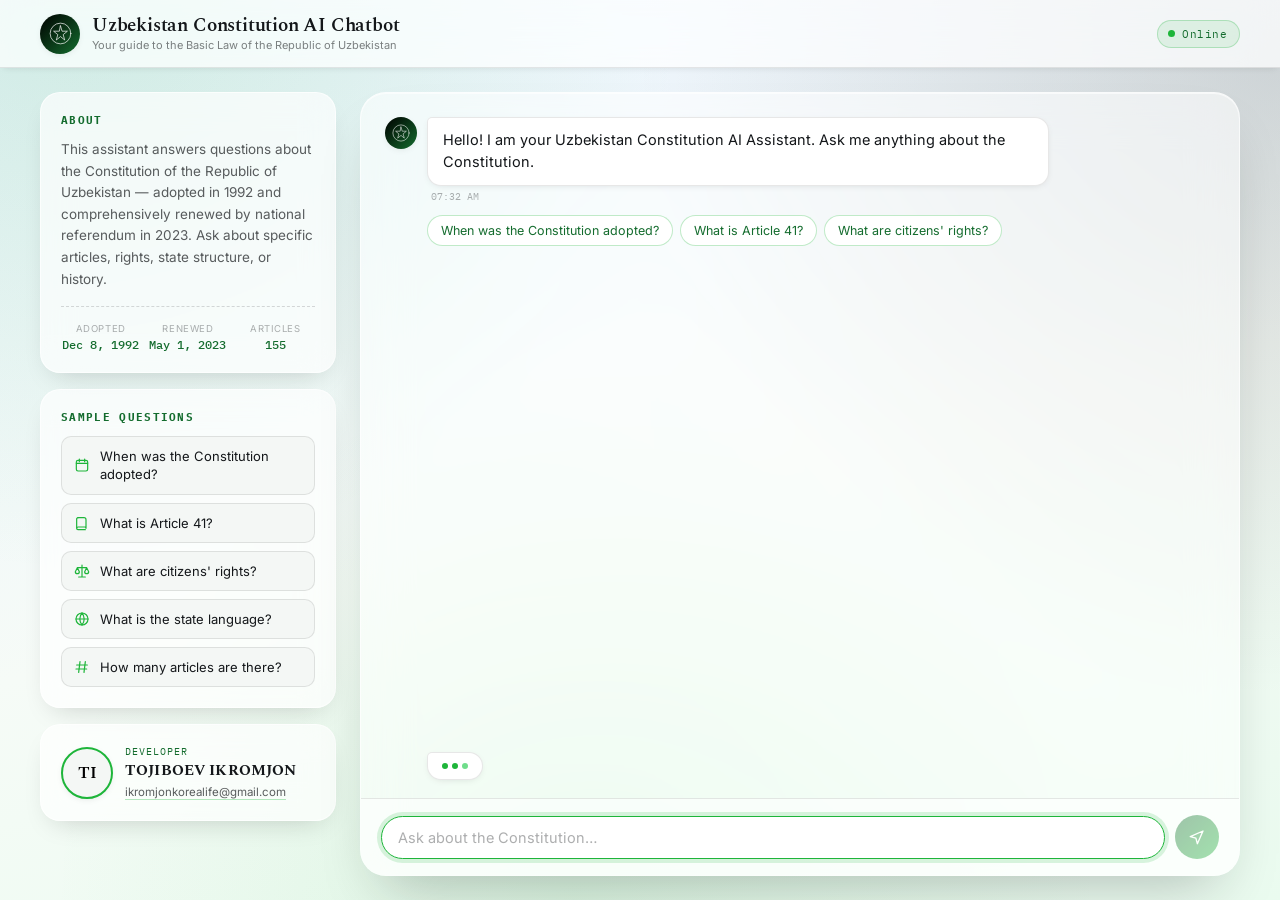
==== preview.html @ 691a0480 "update" ====
<!DOCTYPE html>
<html lang="en">
<head>
<meta charset="UTF-8">
<meta name="viewport" content="width=device-width, initial-scale=1.0">
<meta name="description" content="AI assistant that answers questions about the Constitution of the Republic of Uzbekistan.">
<title>Uzbekistan Constitution AI Chatbot</title>
<link rel="preconnect" href="https://fonts.googleapis.com">
<link rel="preconnect" href="https://fonts.gstatic.com" crossorigin>
<link href="https://fonts.googleapis.com/css2?family=Spectral:wght@500;600;700&family=Inter:wght@400;500;600;700&family=IBM+Plex+Mono:wght@400;500&display=swap" rel="stylesheet">
<style>
/* ==========================================================================
   Uzbekistan Constitution AI Chatbot
   Design system: white / near-black / green (single accent)
   ========================================================================== */

/* ---------- 1. Design tokens ---------- */
:root{
  /* Surfaces */
  --white:        #FFFFFF;
  --mist:         #F4F7F5;
  --mist-2:       #ECF6EF;

  /* Ink (near-black) */
  --ink:          #14171A;
  --ink-70:       rgba(20,23,26,0.70);
  --ink-55:       rgba(20,23,26,0.55);
  --ink-35:       rgba(20,23,26,0.35);
  --ink-16:       rgba(20,23,26,0.16);
  --ink-10:       rgba(20,23,26,0.10);
  --near-black:   #000000;

  /* Brand green — the single accent color against black/white */
  --green-deep:   #146C2E;
  --green:        #1EB53A;
  --green-light:  #6FDD8B;
  --green-10:     rgba(30,181,58,0.10);

  --gradient-brand: linear-gradient(135deg, var(--green-deep) 0%, var(--green) 100%);
  --gradient-brand-deep: linear-gradient(135deg, var(--near-black) 0%, var(--green-deep) 100%);

  --shadow-color: 150 20% 8%;
  --shadow-sm: 0 2px 8px -4px hsl(var(--shadow-color) / 0.18);
  --shadow-md: 0 12px 28px -14px hsl(var(--shadow-color) / 0.22);
  --shadow-lg: 0 30px 60px -24px hsl(var(--shadow-color) / 0.28);

  /* Spacing scale */
  --sp-1: 4px;  --sp-2: 8px;  --sp-3: 12px; --sp-4: 16px;
  --sp-5: 20px; --sp-6: 24px; --sp-7: 32px; --sp-8: 40px;

  /* Radius scale */
  --r-sm: 10px; --r-md: 14px; --r-lg: 20px; --r-xl: 26px; --r-full: 999px;

  /* Type scale */
  --fs-xs: 11px; --fs-sm: 12.5px; --fs-base: 14.5px; --fs-md: 15.5px;
  --fs-lg: 19px; --fs-xl: 22px;

  --header-h: 68px;
  --ease: cubic-bezier(.22,.9,.35,1);
}

/* ---------- 2. Reset ---------- */
*, *::before, *::after{ box-sizing:border-box; }
html, body{ height:100%; }
body{
  margin:0;
  font-family:'Inter', sans-serif;
  font-size:var(--fs-base);
  color:var(--ink);
  -webkit-font-smoothing:antialiased;
  background:
    radial-gradient(circle at 6% -4%, rgba(30,181,58,0.14), transparent 40%),
    radial-gradient(circle at 100% 6%, rgba(20,23,26,0.16), transparent 42%),
    radial-gradient(circle at 45% 100%, rgba(30,181,58,0.09), transparent 46%),
    linear-gradient(165deg, #EAF3FF 0%, #F6FBF7 55%, #EAFBEF 100%);
  background-attachment:fixed;
  min-height:100vh;
  animation:appIn 0.5s var(--ease) both;
}
button{ font:inherit; color:inherit; }
input{ font:inherit; }
a{ color:inherit; }
ul, dl, dd{ margin:0; padding:0; }

/* Base icon behavior: line icons stroke currentColor; .icon-fill elements are solid */
.icon{
  width:20px; height:20px;
  flex-shrink:0;
}
.icon *{
  fill:none;
  stroke:currentColor;
  stroke-width:1.8;
  stroke-linecap:round;
  stroke-linejoin:round;
  vector-effect:non-scaling-stroke;
}
.icon .icon-fill{ fill:currentColor; stroke:none; }
.icon--sm{ width:16px; height:16px; }

.icon-btn{
  width:38px; height:38px;
  display:flex; align-items:center; justify-content:center;
  background:none;
  border:1px solid var(--ink-10);
  border-radius:var(--r-sm);
  color:var(--near-black);
  cursor:pointer;
  transition:background 0.15s var(--ease), transform 0.15s var(--ease);
}
.icon-btn:hover{ background:var(--mist); }
.icon-btn:active{ transform:scale(0.94); }

@keyframes appIn{ from{ opacity:0; } to{ opacity:1; } }

/* ---------- 3. Header ---------- */
.app-header{
  position:fixed; inset:0 0 auto 0;
  height:var(--header-h);
  z-index:100;
  background:rgba(255,255,255,0.74);
  backdrop-filter:blur(18px) saturate(1.4);
  -webkit-backdrop-filter:blur(18px) saturate(1.4);
  border-bottom:1px solid var(--ink-10);
  box-shadow:var(--shadow-sm);
}
.header-inner{
  max-width:1240px; height:100%;
  margin:0 auto; padding:0 20px;
  display:flex; align-items:center; gap:14px;
}
.sidebar-toggle{ display:none; }

.header-brand{ display:flex; align-items:center; gap:12px; min-width:0; flex:1; }

.seal{
  border-radius:50%;
  background:var(--gradient-brand-deep);
  display:flex; align-items:center; justify-content:center;
  box-shadow:var(--shadow-sm);
  transition:transform 0.4s var(--ease);
}
.seal--header{ width:40px; height:40px; }
.seal--header .icon{ width:23px; height:23px; color:var(--white); }
.header-brand:hover .seal--header{ transform:rotate(18deg); }

.header-titles{ min-width:0; }
.header-titles h1{
  font-family:'Spectral', serif;
  font-weight:600;
  font-size:var(--fs-lg);
  margin:0;
  letter-spacing:-0.01em;
  line-height:1.2;
  white-space:nowrap; overflow:hidden; text-overflow:ellipsis;
}
.header-titles p{
  margin:1px 0 0;
  font-size:var(--fs-xs);
  color:var(--ink-55);
  white-space:nowrap; overflow:hidden; text-overflow:ellipsis;
}

.status-pill{
  display:flex; align-items:center; gap:7px;
  flex-shrink:0;
  font-family:'IBM Plex Mono', monospace;
  font-size:var(--fs-xs);
  letter-spacing:0.04em;
  color:var(--green-deep);
  background:rgba(30,181,58,0.10);
  border:1px solid rgba(30,181,58,0.25);
  padding:6px 12px 6px 10px;
  border-radius:var(--r-full);
}
.status-dot{
  width:7px; height:7px; border-radius:50%;
  background:var(--green);
  box-shadow:0 0 0 0 rgba(30,181,58,0.55);
  animation:pulse 2.2s infinite;
}
@keyframes pulse{
  0%{ box-shadow:0 0 0 0 rgba(30,181,58,0.45); }
  70%{ box-shadow:0 0 0 7px rgba(30,181,58,0); }
  100%{ box-shadow:0 0 0 0 rgba(30,181,58,0); }
}

/* ---------- 4. Body layout ---------- */
.app-body{
  display:flex;
  max-width:1240px;
  margin:0 auto;
  padding:calc(var(--header-h) + var(--sp-6)) 20px var(--sp-6);
  gap:var(--sp-6);
  min-height:100vh;
}
.sidebar-overlay{
  display:none;
  position:fixed; inset:0;
  background:rgba(20,23,26,0.38);
  backdrop-filter:blur(2px);
  z-index:150;
}
.sidebar-overlay.visible{ display:block; animation:fadeIn 0.2s var(--ease); }
@keyframes fadeIn{ from{ opacity:0; } to{ opacity:1; } }

/* ---------- 5. Sidebar ---------- */
.sidebar{
  width:296px; flex-shrink:0;
  display:flex; flex-direction:column; gap:var(--sp-4);
  height:fit-content;
  position:sticky; top:calc(var(--header-h) + var(--sp-6));
}
.sidebar-close{ display:none; align-self:flex-end; }

.panel{
  background:rgba(255,255,255,0.68);
  backdrop-filter:blur(16px);
  -webkit-backdrop-filter:blur(16px);
  border:1px solid rgba(255,255,255,0.7);
  border-radius:var(--r-lg);
  padding:var(--sp-5);
  box-shadow:var(--shadow-md);
}
.panel-title{
  font-family:'IBM Plex Mono', monospace;
  font-size:var(--fs-xs);
  letter-spacing:0.12em;
  text-transform:uppercase;
  color:var(--green-deep);
  margin:0 0 var(--sp-3);
}
.panel-text{
  margin:0;
  font-size:13.5px;
  line-height:1.6;
  color:var(--ink-70);
}

.about-stats{
  display:grid;
  grid-template-columns:repeat(3, 1fr);
  gap:var(--sp-2);
  margin-top:var(--sp-4);
  padding-top:var(--sp-4);
  border-top:1px dashed var(--ink-16);
}
.about-stats > div{ text-align:center; }
.about-stats dt{
  font-size:9.5px;
  letter-spacing:0.06em;
  text-transform:uppercase;
  color:var(--ink-35);
  margin-bottom:3px;
}
.about-stats dd{
  font-family:'IBM Plex Mono', monospace;
  font-size:12px;
  font-weight:500;
  color:var(--green-deep);
}

.sample-questions{ display:flex; flex-direction:column; gap:var(--sp-2); }
.sample-q{
  display:flex; align-items:center; gap:10px;
  text-align:left;
  background:var(--mist);
  border:1px solid var(--ink-10);
  color:var(--ink);
  font-size:13px;
  line-height:1.4;
  padding:10px 12px;
  border-radius:var(--r-sm);
  cursor:pointer;
  transition:transform 0.15s var(--ease), background 0.15s var(--ease), border-color 0.15s var(--ease), box-shadow 0.15s var(--ease);
}
.sample-q .icon{ color:var(--green); flex-shrink:0; }
.sample-q:hover{
  background:linear-gradient(135deg, rgba(30,181,58,0.10), rgba(20,23,26,0.05));
  border-color:rgba(30,181,58,0.30);
  box-shadow:var(--shadow-sm);
  transform:translateX(2px);
}
.sample-q:active{ transform:translateX(2px) scale(0.98); }

/* Developer credit */
.developer-block{ display:flex; align-items:center; gap:12px; }
.developer-photo{
  width:52px; height:52px; border-radius:50%; flex-shrink:0;
  object-fit:cover;
  border:2px solid var(--green);
  box-shadow:var(--shadow-sm);
}
.developer-photo--fallback{
  display:flex; align-items:center; justify-content:center;
  background:var(--mist);
  font-family:'Spectral', serif; font-weight:600; font-size:17px;
  color:var(--near-black);
}
.developer-info{ display:flex; flex-direction:column; min-width:0; }
.dev-label{
  font-family:'IBM Plex Mono', monospace;
  font-size:10px; letter-spacing:0.1em; text-transform:uppercase;
  color:var(--green-deep); margin-bottom:2px;
}
.dev-name{
  font-family:'Spectral', serif; font-weight:700; font-size:14.5px;
  text-transform:uppercase; letter-spacing:0.01em; margin-bottom:3px;
}
.dev-contact{
  font-size:11.5px; color:var(--ink-70);
  text-decoration:none;
  border-bottom:1px solid rgba(30,181,58,0.32);
  width:fit-content;
  transition:color 0.15s, border-color 0.15s;
}
.dev-contact:hover{ color:var(--green-deep); border-color:var(--green-deep); }

/* ---------- 6. Chat container ---------- */
.chat-wrap{ flex:1; min-width:0; display:flex; }

.chat-container{
  position:relative;
  flex:1;
  display:flex; flex-direction:column;
  background:rgba(255,255,255,0.58);
  backdrop-filter:blur(24px) saturate(1.3);
  -webkit-backdrop-filter:blur(24px) saturate(1.3);
  border:1px solid rgba(255,255,255,0.65);
  border-radius:var(--r-xl);
  box-shadow:var(--shadow-lg), inset 0 1px 0 rgba(255,255,255,0.6);
  overflow:hidden;
  min-height:560px;
  max-height:calc(100vh - var(--header-h) - 48px);
  animation:riseIn 0.5s var(--ease) both 0.1s;
}
@keyframes riseIn{
  from{ opacity:0; transform:translateY(14px); }
  to{ opacity:1; transform:translateY(0); }
}

.chat-messages{
  flex:1;
  overflow-y:auto;
  padding:var(--sp-6);
  display:flex; flex-direction:column; gap:2px;
  scroll-behavior:smooth;
}
.chat-messages::-webkit-scrollbar{ width:8px; }
.chat-messages::-webkit-scrollbar-thumb{ background:var(--ink-16); border-radius:8px; }
.chat-messages::-webkit-scrollbar-thumb:hover{ background:var(--ink-35); }

/* Message groups: consecutive same-sender messages collapse spacing */
.msg-group{ display:flex; flex-direction:column; gap:6px; margin-top:var(--sp-5); }
.msg-group:first-child{ margin-top:0; }
.msg-group.user{ align-items:flex-end; }
.msg-group.bot{ align-items:flex-start; }

.msg-row{
  display:flex; gap:10px;
  max-width:80%;
  animation:msgIn 0.35s var(--ease) both;
}
.msg-group.user .msg-row{ flex-direction:row-reverse; }

@keyframes msgIn{
  from{ opacity:0; transform:translateY(8px) scale(0.98); }
  to{ opacity:1; transform:translateY(0) scale(1); }
}

.avatar{
  width:32px; height:32px; border-radius:50%; flex-shrink:0;
  display:flex; align-items:center; justify-content:center;
  box-shadow:var(--shadow-sm);
  visibility:hidden;
}
.avatar--bot{ background:var(--gradient-brand-deep); }
.avatar--bot .icon{ width:18px; height:18px; color:var(--white); }
.msg-row.avatar-visible .avatar{ visibility:visible; }

.msg-content{ display:flex; flex-direction:column; gap:4px; min-width:0; }
.msg-group.user .msg-content{ align-items:flex-end; }

.bubble{
  padding:11px 15px;
  border-radius:var(--r-md);
  font-size:var(--fs-base);
  line-height:1.55;
  word-wrap:break-word;
  box-shadow:var(--shadow-sm);
}
.msg-group.bot .bubble{
  background:var(--white);
  border:1px solid var(--ink-10);
  color:var(--ink);
  border-top-left-radius:5px;
}
.msg-group.user .bubble{
  background:var(--gradient-brand);
  color:var(--white);
  border-top-right-radius:5px;
}

.msg-time{
  font-family:'IBM Plex Mono', monospace;
  font-size:10px;
  color:var(--ink-35);
  padding:0 4px;
}

/* Quick-reply chips shown after a bot answer */
.chip-row{
  display:flex; flex-wrap:wrap; gap:7px;
  margin:10px 0 4px 42px;
  max-width:80%;
  animation:msgIn 0.35s var(--ease) both;
}
.chip{
  background:var(--white);
  border:1px solid rgba(30,181,58,0.28);
  color:var(--green-deep);
  font-size:12.5px;
  padding:7px 13px;
  border-radius:var(--r-full);
  cursor:pointer;
  transition:background 0.15s var(--ease), transform 0.15s var(--ease);
}
.chip:hover{ background:rgba(30,181,58,0.10); transform:translateY(-1px); }
.chip:active{ transform:translateY(0) scale(0.97); }

/* Typing indicator */
.typing-indicator{
  display:flex; align-items:center; gap:10px;
  padding:0 var(--sp-6) var(--sp-4);
}
.typing-dots{
  display:flex; gap:4px;
  background:var(--white);
  border:1px solid var(--ink-10);
  padding:10px 14px;
  border-radius:var(--r-md);
  border-top-left-radius:5px;
  box-shadow:var(--shadow-sm);
}
.typing-dots span{
  width:6px; height:6px; border-radius:50%;
  background:var(--green);
  animation:bounce 1.2s infinite ease-in-out;
}
.typing-dots span:nth-child(2){ animation-delay:0.15s; background:var(--green); }
.typing-dots span:nth-child(3){ animation-delay:0.3s; background:var(--green-light); }
@keyframes bounce{
  0%, 60%, 100%{ transform:translateY(0); opacity:0.5; }
  30%{ transform:translateY(-5px); opacity:1; }
}

/* Scroll-to-bottom floating button */
.scroll-fab{
  position:absolute;
  right:22px; bottom:88px;
  width:38px; height:38px;
  border-radius:50%;
  background:var(--white);
  border:1px solid var(--ink-10);
  color:var(--near-black);
  display:flex; align-items:center; justify-content:center;
  box-shadow:var(--shadow-md);
  cursor:pointer;
  transition:transform 0.15s var(--ease), opacity 0.15s var(--ease);
  z-index:5;
}
.scroll-fab:hover{ transform:translateY(-2px); }
.scroll-fab[hidden]{ display:none; }

/* ---------- 7. Input row ---------- */
.chat-input-row{
  display:flex; align-items:center; gap:10px;
  padding:var(--sp-4) var(--sp-5);
  border-top:1px solid var(--ink-10);
  background:rgba(255,255,255,0.55);
}
#userInput{
  flex:1;
  border:1px solid var(--ink-10);
  background:var(--white);
  color:var(--ink);
  font-size:var(--fs-base);
  padding:12px 16px;
  border-radius:var(--r-full);
  outline:none;
  transition:border-color 0.15s var(--ease), box-shadow 0.15s var(--ease);
}
#userInput:focus{
  border-color:var(--green);
  box-shadow:0 0 0 4px rgba(30,181,58,0.16);
}
#userInput::placeholder{ color:var(--ink-35); }

.send-btn{
  width:44px; height:44px; flex-shrink:0;
  border:none; border-radius:50%;
  background:var(--gradient-brand);
  color:var(--white);
  cursor:pointer;
  display:flex; align-items:center; justify-content:center;
  box-shadow:var(--shadow-md);
  transition:transform 0.15s var(--ease), opacity 0.15s var(--ease), box-shadow 0.15s var(--ease);
}
.send-btn .icon{ width:18px; height:18px; }
.send-btn:hover:not(:disabled){ transform:translateY(-1px) scale(1.04); }
.send-btn:active:not(:disabled){ transform:translateY(0) scale(0.96); }
.send-btn:disabled{ opacity:0.4; cursor:default; box-shadow:none; }

/* ==========================================================================
   8. Responsive
   ========================================================================== */
@media (max-width: 880px){
  .app-body{ padding-top:calc(var(--header-h) + var(--sp-4)); gap:0; }
  .sidebar-toggle{ display:flex; }
  .status-pill span:last-child{ display:none; }
  .status-pill{ padding:6px; }

  .sidebar{
    position:fixed; inset:0 auto 0 0;
    width:86%; max-width:320px; height:100vh;
    padding:var(--sp-5) var(--sp-4) var(--sp-4);
    background:rgba(246,251,247,0.94);
    backdrop-filter:blur(22px);
    -webkit-backdrop-filter:blur(22px);
    z-index:200;
    transform:translateX(-105%);
    transition:transform 0.32s var(--ease);
    overflow-y:auto;
    border-right:1px solid var(--ink-10);
  }
  .sidebar.open{ transform:translateX(0); }
  .sidebar-close{ display:flex; }

  .chat-container{ min-height:calc(100vh - var(--header-h) - 32px); }
}

@media (max-width: 520px){
  .header-titles p{ display:none; }
  .msg-row, .chip-row{ max-width:94%; }
  .chat-messages{ padding:var(--sp-4); }
  .chat-input-row{ padding:var(--sp-3) var(--sp-4); }
  .scroll-fab{ right:14px; bottom:78px; }
}

@media (prefers-reduced-motion: reduce){
  .msg-row, .chip-row, .chat-container, body{ animation:none; }
  .typing-dots span, .status-dot{ animation:none; }
  .sample-q, .send-btn, .seal--header{ transition:none; }
}

</style>
</head>
<body>

<!-- Reusable seal icon, referenced everywhere via <use> -->
<svg width="0" height="0" style="position:absolute" aria-hidden="true">
  <symbol id="icon-seal" viewBox="0 0 60 60">
    <circle cx="30" cy="30" r="27"/>
    <path class="icon-fill" d="M30 10 L34 24 L48 24 L37 33 L41 47 L30 38 L19 47 L23 33 L12 24 L26 24 Z"/>
  </symbol>
  <symbol id="icon-calendar" viewBox="0 0 24 24"><rect x="3.5" y="5" width="17" height="16" rx="2.5"/><path d="M3.5 9.5h17M8 3v4M16 3v4"/></symbol>
  <symbol id="icon-scroll" viewBox="0 0 24 24"><path d="M6 4h9a3 3 0 0 1 3 3v13a2 2 0 0 0-2-2H6a2 2 0 0 0 0 4h11"/><path d="M6 4a2 2 0 0 0-2 2v13"/></symbol>
  <symbol id="icon-scale" viewBox="0 0 24 24"><path d="M12 3v18M7 21h10M5 7h14M5 7 2 13a3 3 0 0 0 6 0L5 7ZM19 7l-3 6a3 3 0 0 0 6 0l-3-6Z"/></symbol>
  <symbol id="icon-globe" viewBox="0 0 24 24"><circle cx="12" cy="12" r="9"/><path d="M3 12h18M12 3a14 14 0 0 1 0 18M12 3a14 14 0 0 0 0 18"/></symbol>
  <symbol id="icon-hash" viewBox="0 0 24 24"><path d="M9 4 7 20M17 4l-2 16M4 9h16M3 15h16"/></symbol>
  <symbol id="icon-send" viewBox="0 0 24 24"><path class="icon-fill" d="M3 11.5 20 4l-7.5 17-2-7.5L3 11.5Z"/></symbol>
  <symbol id="icon-menu" viewBox="0 0 24 24"><path d="M4 7h16M4 12h16M4 17h16"/></symbol>
  <symbol id="icon-close" viewBox="0 0 24 24"><path d="M6 6l12 12M18 6 6 18"/></symbol>
  <symbol id="icon-arrow-down" viewBox="0 0 24 24"><path d="M12 4v16M6 14l6 6 6-6"/></symbol>
</svg>

<!-- ===== Fixed header ===== -->
<header class="app-header">
  <div class="header-inner">
    <button class="icon-btn sidebar-toggle" id="sidebarToggle" aria-label="Toggle menu" aria-expanded="false" aria-controls="sidebar">
      <svg class="icon"><use href="#icon-menu"/></svg>
    </button>

    <div class="header-brand">
      <span class="seal seal--header" aria-hidden="true"><svg class="icon"><use href="#icon-seal"/></svg></span>
      <div class="header-titles">
        <h1>Uzbekistan Constitution AI Chatbot</h1>
        <p>Your guide to the Basic Law of the Republic of Uzbekistan</p>
      </div>
    </div>

    <span class="status-pill" title="Assistant is ready to answer">
      <span class="status-dot"></span> Online
    </span>
  </div>
</header>

<div class="app-body">

  <div class="sidebar-overlay" id="sidebarOverlay"></div>

  <!-- ===== Sidebar ===== -->
  <aside class="sidebar" id="sidebar" aria-label="About and sample questions">
    <button class="icon-btn sidebar-close" id="sidebarClose" aria-label="Close menu">
      <svg class="icon"><use href="#icon-close"/></svg>
    </button>

    <section class="panel panel--about">
      <h2 class="panel-title">About</h2>
      <p class="panel-text">
        This assistant answers questions about the Constitution of the Republic of Uzbekistan —
        adopted in 1992 and comprehensively renewed by national referendum in 2023.
        Ask about specific articles, rights, state structure, or history.
      </p>
      <dl class="about-stats">
        <div><dt>Adopted</dt><dd>Dec 8, 1992</dd></div>
        <div><dt>Renewed</dt><dd>May 1, 2023</dd></div>
        <div><dt>Articles</dt><dd>155</dd></div>
      </dl>
    </section>

    <section class="panel panel--questions">
      <h2 class="panel-title">Sample Questions</h2>
      <div class="sample-questions" id="sampleQuestions">
        <button class="sample-q" data-q="When was the Constitution adopted?">
          <svg class="icon icon--sm"><use href="#icon-calendar"/></svg>
          <span>When was the Constitution adopted?</span>
        </button>
        <button class="sample-q" data-q="What is Article 41?">
          <svg class="icon icon--sm"><use href="#icon-scroll"/></svg>
          <span>What is Article 41?</span>
        </button>
        <button class="sample-q" data-q="What are citizens' rights?">
          <svg class="icon icon--sm"><use href="#icon-scale"/></svg>
          <span>What are citizens' rights?</span>
        </button>
        <button class="sample-q" data-q="What is the state language?">
          <svg class="icon icon--sm"><use href="#icon-globe"/></svg>
          <span>What is the state language?</span>
        </button>
        <button class="sample-q" data-q="How many articles are there?">
          <svg class="icon icon--sm"><use href="#icon-hash"/></svg>
          <span>How many articles are there?</span>
        </button>
      </div>
    </section>

    <section class="panel panel--developer">
      <div class="developer-block">
        <img src="developer.jpg" alt="Tojiboev Ikromjon" class="developer-photo"
             onerror="this.replaceWith(Object.assign(document.createElement('div'),{className:'developer-photo developer-photo--fallback',textContent:'TI'}))">
        <div class="developer-info">
          <span class="dev-label">Developer</span>
          <span class="dev-name">Tojiboev Ikromjon</span>
          <a class="dev-contact" href="mailto:ikromjonkorealife@gmail.com">ikromjonkorealife@gmail.com</a>
        </div>
      </div>
    </section>
  </aside>

  <!-- ===== Chat area ===== -->
  <main class="chat-wrap">
    <div class="chat-container">

      <div class="chat-messages" id="chatMessages" role="log" aria-live="polite" aria-label="Conversation"></div>

      <button class="scroll-fab" id="scrollFab" aria-label="Scroll to latest message" hidden>
        <svg class="icon"><use href="#icon-arrow-down"/></svg>
      </button>

      <div class="typing-indicator" id="typingIndicator" hidden>
        <span class="avatar avatar--bot"><svg class="icon"><use href="#icon-seal"/></svg></span>
        <div class="typing-dots"><span></span><span></span><span></span></div>
      </div>

      <form class="chat-input-row" id="chatForm">
        <input type="text" id="userInput" name="message" placeholder="Ask about the Constitution…" maxlength="300" autocomplete="off" aria-label="Type your question">
        <button type="submit" class="send-btn" id="sendBtn" aria-label="Send message" disabled>
          <svg class="icon"><use href="#icon-send"/></svg>
        </button>
      </form>
    </div>
  </main>
</div>

<script>
/* ==========================================================================
   Uzbekistan Constitution AI Chatbot — script.js
   Pure vanilla JS, no dependencies, no backend required to run as-is.

   Architecture:
     1. FAQ_DATA / answer resolution   — the ONLY layer to touch for a
                                          Flask + faq.json backend.
     2. UI state & rendering           — message grouping, chips, scroll.
     3. Event wiring                   — form submit, sidebar, chips.
   ========================================================================== */

/* ============================================================
   1. DATA LAYER
   ============================================================ */
const FAQ_DATA = [
  {
    id: "adoption-date",
    question: "When was the Constitution adopted?",
    keywords: ["when", "adopt", "adopted", "date", "history", "1992", "2023", "referendum"],
    answer: "The original Constitution of the Republic of Uzbekistan was adopted on December 8, 1992, by the Supreme Council. It was comprehensively updated through a nationwide referendum on April 30, 2023, and the revised text took effect on May 1, 2023."
  },
  {
    id: "article-41",
    question: "What is Article 41?",
    keywords: ["article 41", "41", "education", "school"],
    answer: "Article 41 protects the right to education. The state guarantees free general secondary and primary vocational education, while secondary specialized and higher education are made accessible to everyone in accordance with the law."
  },
  {
    id: "citizens-rights",
    question: "What are citizens' rights?",
    keywords: ["citizens", "rights", "freedoms", "human rights", "civil rights"],
    answer: "Part Two of the Constitution sets out human and civil rights and freedoms. It covers personal rights such as life, liberty and dignity, political rights such as voting, association and free speech, and economic, social and cultural rights such as education, health care, work and a healthy environment. All citizens are equal before the law."
  },
  {
    id: "state-language",
    question: "What is the state language?",
    keywords: ["state language", "official language", "language", "uzbek language"],
    answer: "Uzbek is the state language of the Republic of Uzbekistan under Article 4. The state also guarantees respect for the languages, customs and traditions of all nationalities and peoples living in the country."
  },
  {
    id: "article-count",
    question: "How many articles are there?",
    keywords: ["how many articles", "articles", "chapters", "parts", "sections", "number of articles"],
    answer: "Following the 2023 constitutional reform, the Constitution now contains 155 articles organized into 6 parts and 27 chapters — up from 128 articles in the original 1992 version."
  }
];

const FALLBACK_ANSWER =
  "I don't have a confident answer for that yet. Try one of the sample questions below, or ask about the Constitution's adoption date, a specific article, citizens' rights, the state language, or the number of articles.";

const LANDING_MESSAGE =
  "Hello! I am your Uzbekistan Constitution AI Assistant. Ask me anything about the Constitution.";

/**
 * Resolves an answer for free-text input using local keyword matching.
 * Kept separate from getBotResponse() so the matching strategy can evolve
 * independently of how the answer is fetched.
 */
function findLocalAnswer(userText) {
  const normalized = userText.toLowerCase().trim();
  if (!normalized) return FALLBACK_ANSWER;

  let bestMatch = null;
  let bestScore = 0;

  FAQ_DATA.forEach(item => {
    let score = 0;
    item.keywords.forEach(keyword => {
      if (normalized.includes(keyword.toLowerCase())) {
        score += keyword.split(' ').length; // multi-word keywords score higher
      }
    });
    if (score > bestScore) {
      bestScore = score;
      bestMatch = item;
    }
  });

  return bestMatch ? bestMatch.answer : FALLBACK_ANSWER;
}

/**
 * Single entry point for getting a bot reply. This is the ONLY function
 * you need to change to connect a Flask backend — everything else in this
 * file is UI plumbing and does not need to change.
 *
 *   async function getBotResponse(userText) {
 *     const res = await fetch('/api/ask', {
 *       method: 'POST',
 *       headers: { 'Content-Type': 'application/json' },
 *       body: JSON.stringify({ question: userText })
 *     });
 *     if (!res.ok) throw new Error('Request failed');
 *     const data = await res.json();
 *     return data.answer;
 *   }
 *
 * Matching Flask route:
 *
 *   @app.route('/api/ask', methods=['POST'])
 *   def ask():
 *       question = request.json.get('question', '')
 *       with open('faq.json') as f:
 *           faq = json.load(f)
 *       answer = match_question(question, faq)
 *       return jsonify({'answer': answer})
 */
async function getBotResponse(userText) {
  return findLocalAnswer(userText);
}

/* ============================================================
   2. DOM REFERENCES
   ============================================================ */
const chatMessages    = document.getElementById('chatMessages');
const typingIndicator = document.getElementById('typingIndicator');
const chatForm         = document.getElementById('chatForm');
const userInput         = document.getElementById('userInput');
const sendBtn            = document.getElementById('sendBtn');
const scrollFab           = document.getElementById('scrollFab');
const sampleQuestions      = document.getElementById('sampleQuestions');
const sidebar                = document.getElementById('sidebar');
const sidebarToggle           = document.getElementById('sidebarToggle');
const sidebarClose             = document.getElementById('sidebarClose');
const sidebarOverlay            = document.getElementById('sidebarOverlay');

let lastGroup = null;   // currently open <div class="msg-group">
let lastSender = null;  // 'bot' | 'user'
let isSending = false;

/* ============================================================
   3. RENDERING HELPERS
   ============================================================ */
function formatTime(date) {
  return date.toLocaleTimeString([], { hour: '2-digit', minute: '2-digit' });
}

function isNearBottom() {
  const { scrollTop, scrollHeight, clientHeight } = chatMessages;
  return scrollHeight - scrollTop - clientHeight < 80;
}

function scrollToBottom(smooth = true) {
  chatMessages.scrollTo({ top: chatMessages.scrollHeight, behavior: smooth ? 'smooth' : 'auto' });
}

function updateScrollFab() {
  scrollFab.hidden = isNearBottom();
}

/** Adds a message bubble, grouping consecutive same-sender messages. */
function addMessage(text, sender) {
  const shouldStartNewGroup = sender !== lastSender || !lastGroup;

  if (shouldStartNewGroup) {
    lastGroup = document.createElement('div');
    lastGroup.className = `msg-group ${sender}`;
    chatMessages.appendChild(lastGroup);
  }

  // Only the last message in a bot group keeps its avatar visible.
  if (sender === 'bot') {
    lastGroup.querySelectorAll('.msg-row').forEach(row => row.classList.remove('avatar-visible'));
  }

  const row = document.createElement('div');
  row.className = `msg-row${sender === 'bot' ? ' avatar-visible' : ''}`;

  if (sender === 'bot') {
    row.insertAdjacentHTML('afterbegin',
      `<span class="avatar avatar--bot"><svg class="icon"><use href="#icon-seal"/></svg></span>`);
  }

  const content = document.createElement('div');
  content.className = 'msg-content';

  const bubble = document.createElement('div');
  bubble.className = 'bubble';
  bubble.textContent = text;

  const time = document.createElement('span');
  time.className = 'msg-time';
  time.textContent = formatTime(new Date());

  content.append(bubble, time);
  row.appendChild(content);
  lastGroup.appendChild(row);

  lastSender = sender;

  const wasNearBottom = isNearBottom();
  if (wasNearBottom) scrollToBottom();
  updateScrollFab();
}

/** Shows follow-up suggestion chips (FAQ questions other than the one just asked). */
function addChips(excludeId) {
  const remaining = FAQ_DATA.filter(item => item.id !== excludeId).slice(0, 3);
  if (!remaining.length) return;

  const row = document.createElement('div');
  row.className = 'chip-row';
  remaining.forEach(item => {
    const chip = document.createElement('button');
    chip.className = 'chip';
    chip.type = 'button';
    chip.textContent = item.question;
    chip.addEventListener('click', () => sendMessage(item.question));
    row.appendChild(chip);
  });
  chatMessages.appendChild(row);

  if (isNearBottom()) scrollToBottom();
  updateScrollFab();
}

function showTyping() {
  typingIndicator.hidden = false;
  if (isNearBottom()) scrollToBottom();
}
function hideTyping() {
  typingIndicator.hidden = true;
}

/* ============================================================
   4. SEND MESSAGE FLOW
   ============================================================ */
async function sendMessage(text) {
  const message = (text ?? userInput.value).trim();
  if (!message || isSending) return;

  isSending = true;
  addMessage(message, 'user');
  userInput.value = '';
  updateSendButtonState();

  showTyping();
  const typingDelay = 450 + Math.random() * 450; // feels more natural than instant

  try {
    const matched = FAQ_DATA.find(item =>
      item.keywords.some(k => message.toLowerCase().includes(k.toLowerCase()))
    );
    const [answer] = await Promise.all([
      getBotResponse(message),
      new Promise(resolve => setTimeout(resolve, typingDelay))
    ]);
    hideTyping();
    addMessage(answer, 'bot');
    addChips(matched ? matched.id : null);
  } catch (err) {
    hideTyping();
    addMessage("Something went wrong while looking that up. Please try again.", 'bot');
  } finally {
    isSending = false;
    userInput.focus();
  }
}

function updateSendButtonState() {
  sendBtn.disabled = userInput.value.trim().length === 0 || isSending;
}

/* ============================================================
   5. EVENT WIRING
   ============================================================ */
chatForm.addEventListener('submit', (e) => {
  e.preventDefault();
  sendMessage();
});

userInput.addEventListener('input', updateSendButtonState);

sampleQuestions.addEventListener('click', (e) => {
  const btn = e.target.closest('.sample-q');
  if (!btn) return;
  sendMessage(btn.dataset.q);
  closeSidebarOnMobile();
});

chatMessages.addEventListener('scroll', updateScrollFab);
scrollFab.addEventListener('click', () => scrollToBottom());

/* Mobile sidebar */
function openSidebar() {
  sidebar.classList.add('open');
  sidebarOverlay.classList.add('visible');
  sidebarToggle.setAttribute('aria-expanded', 'true');
}
function closeSidebar() {
  sidebar.classList.remove('open');
  sidebarOverlay.classList.remove('visible');
  sidebarToggle.setAttribute('aria-expanded', 'false');
}
function closeSidebarOnMobile() {
  if (window.innerWidth <= 880) closeSidebar();
}
sidebarToggle.addEventListener('click', () => {
  sidebar.classList.contains('open') ? closeSidebar() : openSidebar();
});
sidebarClose.addEventListener('click', closeSidebar);
sidebarOverlay.addEventListener('click', closeSidebar);
window.addEventListener('keydown', (e) => {
  if (e.key === 'Escape' && sidebar.classList.contains('open')) closeSidebar();
});

/* ============================================================
   6. INITIAL STATE
   ============================================================ */
window.addEventListener('DOMContentLoaded', () => {
  addMessage(LANDING_MESSAGE, 'bot');
  addChips(null);
  updateSendButtonState();
  userInput.focus();
});

</script>
</body>
</html>
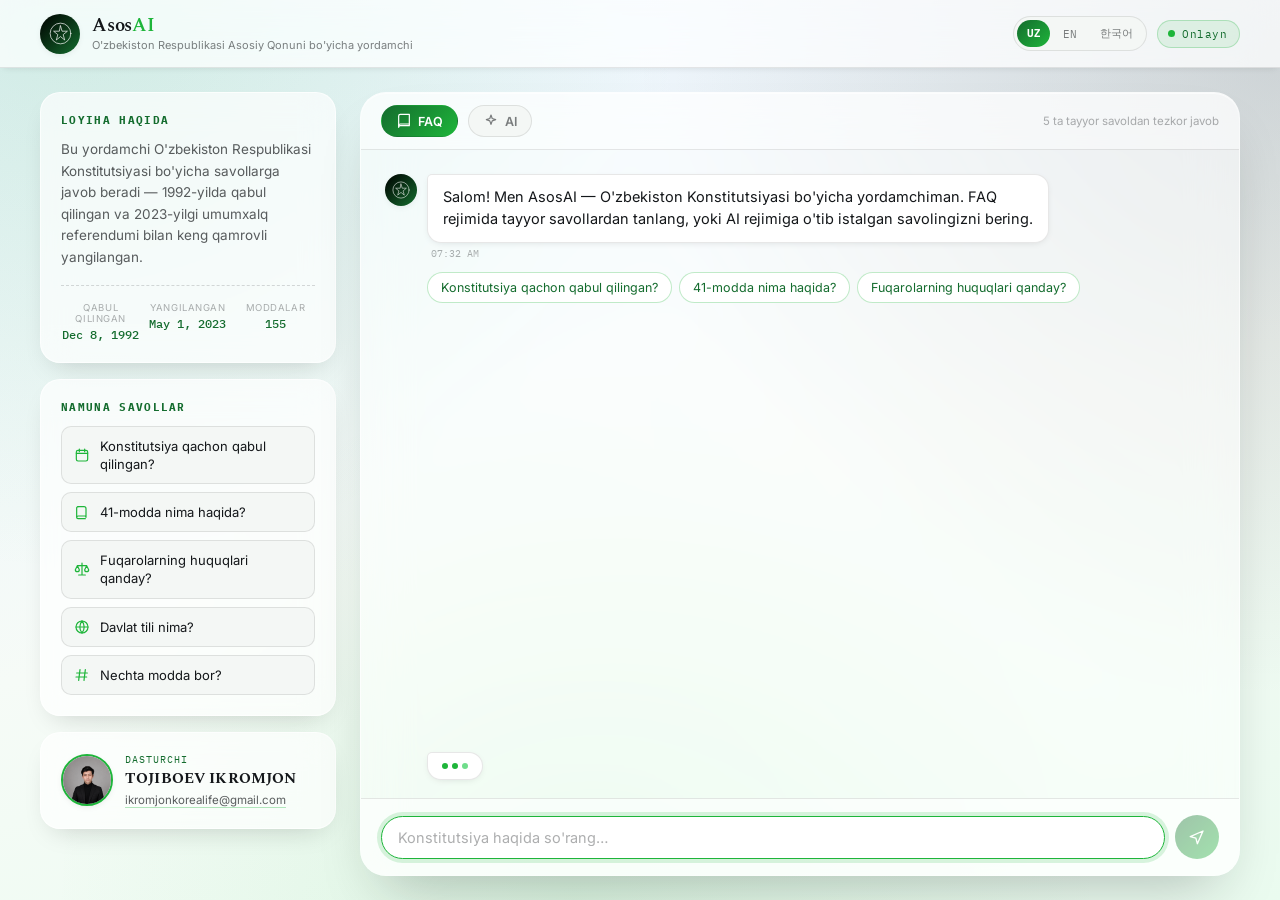
==== commit b4edb350: "add1" ====
--- a/preview.html
+++ b/preview.html
@@ -1,10 +1,10 @@
 <!DOCTYPE html>
-<html lang="en">
+<html lang="uz">
 <head>
 <meta charset="UTF-8">
 <meta name="viewport" content="width=device-width, initial-scale=1.0">
-<meta name="description" content="AI assistant that answers questions about the Constitution of the Republic of Uzbekistan.">
-<title>Uzbekistan Constitution AI Chatbot</title>
+<meta name="description" content="AsosAI — Uzbekistan Constitution assistant with FAQ and AI (RAG-style) modes.">
+<title>AsosAI — Konstitutsiya Yordamchisi</title>
 <link rel="preconnect" href="https://fonts.googleapis.com">
 <link rel="preconnect" href="https://fonts.gstatic.com" crossorigin>
 <link href="https://fonts.googleapis.com/css2?family=Spectral:wght@500;600;700&family=Inter:wght@400;500;600;700&family=IBM+Plex+Mono:wght@400;500&display=swap" rel="stylesheet">
@@ -154,12 +154,34 @@
   line-height:1.2;
   white-space:nowrap; overflow:hidden; text-overflow:ellipsis;
 }
+.accent-text{ color:var(--green); }
 .header-titles p{
   margin:1px 0 0;
   font-size:var(--fs-xs);
   color:var(--ink-55);
   white-space:nowrap; overflow:hidden; text-overflow:ellipsis;
 }
+
+.header-right{ display:flex; align-items:center; gap:10px; flex-shrink:0; }
+
+.lang-switch{
+  display:flex; gap:3px;
+  background:var(--mist);
+  border:1px solid var(--ink-10);
+  border-radius:var(--r-full);
+  padding:3px;
+}
+.lang-switch button{
+  background:none; border:none;
+  padding:6px 10px; border-radius:var(--r-full);
+  font-family:'IBM Plex Mono', monospace; font-size:11px;
+  color:var(--ink-55);
+  cursor:pointer;
+  transition:background 0.2s, color 0.2s;
+  white-space:nowrap;
+}
+.lang-switch button:hover{ color:var(--ink); }
+.lang-switch button.active{ background:var(--gradient-brand); color:var(--white); font-weight:600; }
 
 .status-pill{
   display:flex; align-items:center; gap:7px;
@@ -339,6 +361,45 @@
   to{ opacity:1; transform:translateY(0); }
 }
 
+/* Mode switch: FAQ vs AI tabs */
+.mode-switch{
+  display:flex; align-items:center; gap:10px; flex-wrap:wrap;
+  padding:var(--sp-3) var(--sp-5);
+  border-bottom:1px solid var(--ink-10);
+  background:rgba(255,255,255,0.4);
+}
+.mode-btn{
+  display:flex; align-items:center; gap:6px;
+  background:var(--mist);
+  border:1px solid var(--ink-10);
+  padding:7px 14px;
+  border-radius:var(--r-full);
+  font-size:12.5px; font-weight:600; color:var(--ink-55);
+  cursor:pointer;
+  transition:background 0.2s, color 0.2s, border-color 0.2s;
+}
+.mode-btn:hover{ color:var(--ink); border-color:var(--ink-16); }
+.mode-btn.active{ background:var(--gradient-brand); color:var(--white); border-color:transparent; }
+.mode-desc{
+  font-size:11.5px; color:var(--ink-35);
+  margin-left:auto;
+}
+
+/* AI mode source citation */
+.source-row{
+  display:flex; align-items:center; gap:6px; flex-wrap:wrap;
+  margin:6px 0 0 42px;
+  max-width:80%;
+}
+.source-badge{
+  display:inline-flex; align-items:center; gap:5px;
+  font-family:'IBM Plex Mono', monospace; font-size:10px;
+  color:var(--green-deep);
+  background:rgba(30,181,58,0.08);
+  border:1px solid rgba(30,181,58,0.22);
+  padding:3px 9px; border-radius:var(--r-full);
+}
+
 .chat-messages{
   flex:1;
   overflow-y:auto;
@@ -346,6 +407,7 @@
   display:flex; flex-direction:column; gap:2px;
   scroll-behavior:smooth;
 }
+.chat-messages[hidden]{ display:none; }
 .chat-messages::-webkit-scrollbar{ width:8px; }
 .chat-messages::-webkit-scrollbar-thumb{ background:var(--ink-16); border-radius:8px; }
 .chat-messages::-webkit-scrollbar-thumb:hover{ background:var(--ink-35); }
@@ -519,6 +581,8 @@
   .sidebar-toggle{ display:flex; }
   .status-pill span:last-child{ display:none; }
   .status-pill{ padding:6px; }
+  .lang-switch button{ padding:5px 7px; font-size:9.5px; }
+  .mode-desc{ display:none; }
 
   .sidebar{
     position:fixed; inset:0 auto 0 0;
@@ -541,7 +605,7 @@
 
 @media (max-width: 520px){
   .header-titles p{ display:none; }
-  .msg-row, .chip-row{ max-width:94%; }
+  .msg-row, .chip-row, .source-row{ max-width:94%; }
   .chat-messages{ padding:var(--sp-4); }
   .chat-input-row{ padding:var(--sp-3) var(--sp-4); }
   .scroll-fab{ right:14px; bottom:78px; }
@@ -557,7 +621,7 @@
 </head>
 <body>
 
-<!-- Reusable seal icon, referenced everywhere via <use> -->
+<!-- Reusable icons -->
 <svg width="0" height="0" style="position:absolute" aria-hidden="true">
   <symbol id="icon-seal" viewBox="0 0 60 60">
     <circle cx="30" cy="30" r="27"/>
@@ -572,6 +636,8 @@
   <symbol id="icon-menu" viewBox="0 0 24 24"><path d="M4 7h16M4 12h16M4 17h16"/></symbol>
   <symbol id="icon-close" viewBox="0 0 24 24"><path d="M6 6l12 12M18 6 6 18"/></symbol>
   <symbol id="icon-arrow-down" viewBox="0 0 24 24"><path d="M12 4v16M6 14l6 6 6-6"/></symbol>
+  <symbol id="icon-sparkle" viewBox="0 0 24 24"><path d="M12 3l1.8 5.2L19 10l-5.2 1.8L12 17l-1.8-5.2L5 10l5.2-1.8L12 3Z"/></symbol>
+  <symbol id="icon-book" viewBox="0 0 24 24"><path d="M4 4.5A2.5 2.5 0 0 1 6.5 2H20v17H6.5A2.5 2.5 0 0 0 4 21.5V4.5Z"/><path d="M4 19a2.5 2.5 0 0 1 2.5-2.5H20"/></symbol>
 </svg>
 
 <!-- ===== Fixed header ===== -->
@@ -584,14 +650,21 @@
     <div class="header-brand">
       <span class="seal seal--header" aria-hidden="true"><svg class="icon"><use href="#icon-seal"/></svg></span>
       <div class="header-titles">
-        <h1>Uzbekistan Constitution AI Chatbot</h1>
-        <p>Your guide to the Basic Law of the Republic of Uzbekistan</p>
+        <h1>Asos<span class="accent-text">AI</span></h1>
+        <p data-i18n="headerSub">Your guide to the Basic Law of the Republic of Uzbekistan</p>
       </div>
     </div>
 
-    <span class="status-pill" title="Assistant is ready to answer">
-      <span class="status-dot"></span> Online
-    </span>
+    <div class="header-right">
+      <div class="lang-switch" role="group" aria-label="Language">
+        <button data-ui-lang="uz" class="active">UZ</button>
+        <button data-ui-lang="en">EN</button>
+        <button data-ui-lang="ko">한국어</button>
+      </div>
+      <span class="status-pill" title="Assistant is ready to answer">
+        <span class="status-dot"></span> <span data-i18n="online">Online</span>
+      </span>
+    </div>
   </div>
 </header>
 
@@ -606,42 +679,26 @@
     </button>
 
     <section class="panel panel--about">
-      <h2 class="panel-title">About</h2>
-      <p class="panel-text">
+      <h2 class="panel-title" data-i18n="aboutTitle">About</h2>
+      <p class="panel-text" data-i18n="aboutText">
         This assistant answers questions about the Constitution of the Republic of Uzbekistan —
         adopted in 1992 and comprehensively renewed by national referendum in 2023.
-        Ask about specific articles, rights, state structure, or history.
       </p>
       <dl class="about-stats">
-        <div><dt>Adopted</dt><dd>Dec 8, 1992</dd></div>
-        <div><dt>Renewed</dt><dd>May 1, 2023</dd></div>
-        <div><dt>Articles</dt><dd>155</dd></div>
+        <div><dt data-i18n="statAdopted">Adopted</dt><dd>Dec 8, 1992</dd></div>
+        <div><dt data-i18n="statRenewed">Renewed</dt><dd>May 1, 2023</dd></div>
+        <div><dt data-i18n="statArticles">Articles</dt><dd>155</dd></div>
       </dl>
     </section>
 
     <section class="panel panel--questions">
-      <h2 class="panel-title">Sample Questions</h2>
+      <h2 class="panel-title" data-i18n="sampleQTitle">Sample Questions</h2>
       <div class="sample-questions" id="sampleQuestions">
-        <button class="sample-q" data-q="When was the Constitution adopted?">
-          <svg class="icon icon--sm"><use href="#icon-calendar"/></svg>
-          <span>When was the Constitution adopted?</span>
-        </button>
-        <button class="sample-q" data-q="What is Article 41?">
-          <svg class="icon icon--sm"><use href="#icon-scroll"/></svg>
-          <span>What is Article 41?</span>
-        </button>
-        <button class="sample-q" data-q="What are citizens' rights?">
-          <svg class="icon icon--sm"><use href="#icon-scale"/></svg>
-          <span>What are citizens' rights?</span>
-        </button>
-        <button class="sample-q" data-q="What is the state language?">
-          <svg class="icon icon--sm"><use href="#icon-globe"/></svg>
-          <span>What is the state language?</span>
-        </button>
-        <button class="sample-q" data-q="How many articles are there?">
-          <svg class="icon icon--sm"><use href="#icon-hash"/></svg>
-          <span>How many articles are there?</span>
-        </button>
+        <button class="sample-q" data-qid="adoption"><svg class="icon icon--sm"><use href="#icon-calendar"/></svg><span data-i18n-q="adoption">When was the Constitution adopted?</span></button>
+        <button class="sample-q" data-qid="article-41"><svg class="icon icon--sm"><use href="#icon-scroll"/></svg><span data-i18n-q="article-41">What is Article 41?</span></button>
+        <button class="sample-q" data-qid="citizens-rights"><svg class="icon icon--sm"><use href="#icon-scale"/></svg><span data-i18n-q="citizens-rights">What are citizens' rights?</span></button>
+        <button class="sample-q" data-qid="state-language"><svg class="icon icon--sm"><use href="#icon-globe"/></svg><span data-i18n-q="state-language">What is the state language?</span></button>
+        <button class="sample-q" data-qid="article-count"><svg class="icon icon--sm"><use href="#icon-hash"/></svg><span data-i18n-q="article-count">How many articles are there?</span></button>
       </div>
     </section>
 
@@ -650,7 +707,7 @@
         <img src="developer.jpg" alt="Tojiboev Ikromjon" class="developer-photo"
              onerror="this.replaceWith(Object.assign(document.createElement('div'),{className:'developer-photo developer-photo--fallback',textContent:'TI'}))">
         <div class="developer-info">
-          <span class="dev-label">Developer</span>
+          <span class="dev-label" data-i18n="devLabel">Developer</span>
           <span class="dev-name">Tojiboev Ikromjon</span>
           <a class="dev-contact" href="mailto:ikromjonkorealife@gmail.com">ikromjonkorealife@gmail.com</a>
         </div>
@@ -662,7 +719,20 @@
   <main class="chat-wrap">
     <div class="chat-container">
 
-      <div class="chat-messages" id="chatMessages" role="log" aria-live="polite" aria-label="Conversation"></div>
+      <div class="mode-switch" role="group" aria-label="Mode">
+        <button class="mode-btn active" data-mode="faq">
+          <svg class="icon icon--sm"><use href="#icon-book"/></svg>
+          <span data-i18n="modeFaq">FAQ</span>
+        </button>
+        <button class="mode-btn" data-mode="ai">
+          <svg class="icon icon--sm"><use href="#icon-sparkle"/></svg>
+          <span data-i18n="modeAi">AI</span>
+        </button>
+        <span class="mode-desc" id="modeDesc" data-i18n="modeFaqDesc">Instant answers from 5 curated questions</span>
+      </div>
+
+      <div class="chat-messages" id="chatMessagesFaq" role="log" aria-live="polite" aria-label="FAQ conversation"></div>
+      <div class="chat-messages" id="chatMessagesAi" role="log" aria-live="polite" aria-label="AI conversation" hidden></div>
 
       <button class="scroll-fab" id="scrollFab" aria-label="Scroll to latest message" hidden>
         <svg class="icon"><use href="#icon-arrow-down"/></svg>
@@ -674,7 +744,7 @@
       </div>
 
       <form class="chat-input-row" id="chatForm">
-        <input type="text" id="userInput" name="message" placeholder="Ask about the Constitution…" maxlength="300" autocomplete="off" aria-label="Type your question">
+        <input type="text" id="userInput" name="message" data-i18n-placeholder="inputPlaceholder" placeholder="Ask about the Constitution…" maxlength="300" autocomplete="off" aria-label="Type your question">
         <button type="submit" class="send-btn" id="sendBtn" aria-label="Send message" disabled>
           <svg class="icon"><use href="#icon-send"/></svg>
         </button>
@@ -685,120 +755,274 @@
 
 <script>
 /* ==========================================================================
-   Uzbekistan Constitution AI Chatbot — script.js
-   Pure vanilla JS, no dependencies, no backend required to run as-is.
+   AsosAI — script.js
+   Pure vanilla JS, no dependencies.
 
    Architecture:
-     1. FAQ_DATA / answer resolution   — the ONLY layer to touch for a
-                                          Flask + faq.json backend.
-     2. UI state & rendering           — message grouping, chips, scroll.
-     3. Event wiring                   — form submit, sidebar, chips.
+     1. KNOWLEDGE_BASE (3 languages) + retrieval — the layer to touch for a
+        real backend (Flask + vector search + LLM generation).
+     2. i18n — UI chrome translation (uz / en / ko).
+     3. UI state & rendering — message grouping, chips, source citations, scroll.
+     4. Event wiring.
    ========================================================================== */
 
 /* ============================================================
-   1. DATA LAYER
+   1. KNOWLEDGE BASE (per language)
+   First 5 items = curated FAQ set. All 9 = the AI mode's search corpus.
    ============================================================ */
-const FAQ_DATA = [
-  {
-    id: "adoption-date",
-    question: "When was the Constitution adopted?",
-    keywords: ["when", "adopt", "adopted", "date", "history", "1992", "2023", "referendum"],
-    answer: "The original Constitution of the Republic of Uzbekistan was adopted on December 8, 1992, by the Supreme Council. It was comprehensively updated through a nationwide referendum on April 30, 2023, and the revised text took effect on May 1, 2023."
+const KNOWLEDGE_BASE = {
+  en: [
+    { id: "adoption", question: "When was the Constitution adopted?", keywords: ["when","adopt","adopted","date","history","1992","2023","referendum"],
+      answer: "The original Constitution of the Republic of Uzbekistan was adopted on December 8, 1992. It was comprehensively renewed through a nationwide referendum on April 30, 2023, with the new text taking effect on May 1, 2023." },
+    { id: "article-41", question: "What is Article 41?", keywords: ["article 41","41","education","school"],
+      answer: "Article 41 protects the right to education. The state guarantees free general secondary and primary vocational education, while secondary specialized and higher education are made accessible to everyone in accordance with the law." },
+    { id: "citizens-rights", question: "What are citizens' rights?", keywords: ["citizens","rights","freedoms","human rights","civil rights"],
+      answer: "Part Two of the Constitution sets out human and civil rights and freedoms — personal rights such as life and liberty, political rights such as voting and free speech, and economic, social and cultural rights such as education, health care and work. All citizens are equal before the law." },
+    { id: "state-language", question: "What is the state language?", keywords: ["state language","official language","language","uzbek language"],
+      answer: "Uzbek is the state language of the Republic of Uzbekistan under Article 4. The state also guarantees respect for the languages, customs and traditions of all nationalities and peoples living in the country." },
+    { id: "article-count", question: "How many articles are there?", keywords: ["how many articles","articles","chapters","parts","sections"],
+      answer: "Following the 2023 constitutional reform, the Constitution now contains 155 articles organized into 6 parts and 27 chapters — up from 128 articles in the original 1992 version." },
+    { id: "president", question: "How is the President elected?", keywords: ["president","elected","term","seven years","election","head of state"],
+      answer: "The President is the head of state, elected by direct popular vote for a seven-year term under Article 90 — extended from five years in the 2023 reform. A president may serve no more than two consecutive terms." },
+    { id: "parliament", question: "What is the Oliy Majlis?", keywords: ["oliy majlis","parliament","legislative chamber","senate","deputies","legislature"],
+      answer: "The Oliy Majlis is Uzbekistan's supreme legislative body. It is bicameral: the Legislative Chamber (150 elected deputies, the lower house) and the Senate (100 members representing the regions, the upper house), both serving five-year terms." },
+    { id: "judiciary", question: "How is the judiciary organized?", keywords: ["judiciary","court","judicial","supreme court","constitutional court","judge"],
+      answer: "Judicial power is independent from the legislative and executive branches. It includes the Constitutional Court, the Supreme Court, and the courts of the Republic of Karakalpakstan, regions, districts and cities." },
+    { id: "amendment", question: "How can the Constitution be amended?", keywords: ["amend","amendment","change constitution","referendum","modify"],
+      answer: "Amending the Constitution requires either a two-thirds vote of both chambers of the Oliy Majlis sitting jointly, or approval by a nationwide referendum, depending on which part of the Constitution is being changed." },
+  ],
+  uz: [
+    { id: "adoption", question: "Konstitutsiya qachon qabul qilingan?", keywords: ["qachon","qabul","tarix","1992","2023","referendum"],
+      answer: "O'zbekiston Respublikasining asl Konstitutsiyasi 1992-yil 8-dekabrda qabul qilingan. 2023-yil 30-aprelda umumxalq referendumi orqali keng qamrovli yangilandi, yangi matn 2023-yil 1-maydan kuchga kirdi." },
+    { id: "article-41", question: "41-modda nima haqida?", keywords: ["41-modda","41","ta'lim","maktab"],
+      answer: "41-modda ta'lim olish huquqini himoya qiladi. Davlat bepul umumiy o'rta va boshlang'ich kasb-hunar ta'limini kafolatlaydi, o'rta maxsus va oliy ta'lim esa qonun asosida hamma uchun ochiq." },
+    { id: "citizens-rights", question: "Fuqarolarning huquqlari qanday?", keywords: ["fuqaro","huquq","erkinlik","inson huquqlari"],
+      answer: "Konstitutsiyaning ikkinchi qismi inson va fuqaro huquq va erkinliklarini belgilaydi — hayot va erkinlik kabi shaxsiy huquqlar, ovoz berish va so'z erkinligi kabi siyosiy huquqlar, ta'lim, sog'liqni saqlash va mehnat kabi iqtisodiy-ijtimoiy huquqlar. Barcha fuqarolar qonun oldida tengdir." },
+    { id: "state-language", question: "Davlat tili nima?", keywords: ["davlat tili","rasmiy til","til","o'zbek tili"],
+      answer: "4-moddaga ko'ra, o'zbek tili O'zbekiston Respublikasining davlat tilidir. Davlat, shuningdek, mamlakatda yashovchi barcha millat va xalqlarning tili, urf-odati va an'analariga hurmatni kafolatlaydi." },
+    { id: "article-count", question: "Nechta modda bor?", keywords: ["nechta modda","modda","bob","qism"],
+      answer: "2023-yilgi konstitutsiyaviy islohotdan so'ng, Konstitutsiya 6 qism va 27 bobga birlashtirilgan 155 moddadan iborat — bu 1992-yilgi asl nusxadagi 128 moddadan ko'p." },
+    { id: "president", question: "Prezident qanday saylanadi?", keywords: ["prezident","saylanadi","muddat","yetti yil","saylov","davlat rahbari"],
+      answer: "Prezident davlat rahbari bo'lib, 90-moddaga ko'ra xalq tomonidan bevosita 7 yil muddatga saylanadi — 2023-yilgi islohotda 5 yildan oshirilgan. Prezident ketma-ket ikki muddatdan ortiq lavozimda bo'la olmaydi." },
+    { id: "parliament", question: "Oliy Majlis nima?", keywords: ["oliy majlis","parlament","qonunchilik palatasi","senat","deputat"],
+      answer: "Oliy Majlis O'zbekistonning oliy qonun chiqaruvchi organi. U ikki palatadan iborat — Qonunchilik palatasi (150 deputat, quyi palata) va Senat (hududlarni vakillik qiluvchi 100 a'zo, yuqori palata), ikkalasi ham 5 yil muddatga saylanadi." },
+    { id: "judiciary", question: "Sud tizimi qanday tashkil etilgan?", keywords: ["sud","sud tizimi","konstitutsiyaviy sud","oliy sud","sudya"],
+      answer: "Sud hokimiyati qonun chiqaruvchi va ijro etuvchi hokimiyatdan mustaqildir. Unga Konstitutsiyaviy sud, Oliy sud, hamda Qoraqalpog'iston Respublikasi, viloyatlar, tuman va shaharlarning sudlari kiradi." },
+    { id: "amendment", question: "Konstitutsiyaga qanday o'zgartirish kiritiladi?", keywords: ["o'zgartirish","tuzatish","referendum","konstitutsiyaga o'zgartirish"],
+      answer: "Konstitutsiyaga o'zgartirish kiritish, o'zgartirilayotgan qismiga qarab, Oliy Majlis ikkala palatasining qo'shma majlisida uchdan ikki ovoz bilan yoki umumxalq referendumi orqali amalga oshiriladi." },
+  ],
+  ko: [
+    { id: "adoption", question: "헌법은 언제 채택되었나요?", keywords: ["언제","채택","역사","1992","2023","국민투표"],
+      answer: "우즈베키스탄 공화국의 원래 헌법은 1992년 12월 8일에 채택되었습니다. 2023년 4월 30일 전국 국민투표를 통해 대폭 개정되었으며, 새 헌법은 2023년 5월 1일부터 발효되었습니다." },
+    { id: "article-41", question: "41조는 무엇에 관한 것인가요?", keywords: ["41조","41","교육","학교"],
+      answer: "41조는 교육받을 권리를 보장합니다. 국가는 무상 일반 중등교육과 초급 직업교육을 보장하며, 중등 전문교육과 고등교육은 법률에 따라 모두에게 개방됩니다." },
+    { id: "citizens-rights", question: "시민의 권리는 무엇인가요?", keywords: ["시민","권리","자유","인권"],
+      answer: "헌법 제2부는 인간과 시민의 권리 및 자유를 규정합니다 — 생명과 자유 같은 인격권, 투표와 언론의 자유 같은 정치적 권리, 교육·의료·노동 같은 경제·사회·문화적 권리가 포함됩니다. 모든 시민은 법 앞에 평등합니다." },
+    { id: "state-language", question: "국가 공용어는 무엇인가요?", keywords: ["국가 공용어","공용어","언어","우즈베크어"],
+      answer: "제4조에 따라 우즈베크어가 우즈베키스탄 공화국의 국가 공용어입니다. 국가는 또한 국내에 거주하는 모든 민족과 인민의 언어, 관습, 전통에 대한 존중을 보장합니다." },
+    { id: "article-count", question: "조항은 몇 개인가요?", keywords: ["조항","몇 개","장","부"],
+      answer: "2023년 헌법 개정 이후, 헌법은 6부 27장 155개 조항으로 구성되어 있습니다 — 1992년 원본의 128개 조항보다 늘어났습니다." },
+    { id: "president", question: "대통령은 어떻게 선출되나요?", keywords: ["대통령","선출","임기","7년","선거","국가원수"],
+      answer: "대통령은 국가 원수로서, 제90조에 따라 국민의 직접 투표로 7년 임기로 선출됩니다 — 2023년 개혁으로 5년에서 연장되었습니다. 대통령은 연속 2회를 초과하여 재임할 수 없습니다." },
+    { id: "parliament", question: "올리 마즐리스란 무엇인가요?", keywords: ["올리 마즐리스","의회","입법원","상원","세나트","의원"],
+      answer: "올리 마즐리스는 우즈베키스탄의 최고 입법기관입니다. 양원제로 구성되며, 하원인 입법원(선출된 150명의 의원)과 지역을 대표하는 상원인 세나트(100명)로 이루어져 있으며, 임기는 모두 5년입니다." },
+    { id: "judiciary", question: "사법부는 어떻게 구성되나요?", keywords: ["사법부","법원","헌법재판소","대법원","판사"],
+      answer: "사법권은 입법부 및 행정부로부터 독립되어 있습니다. 여기에는 헌법재판소, 대법원, 그리고 카라칼파크스탄 공화국·주·구·시의 법원들이 포함됩니다." },
+    { id: "amendment", question: "헌법은 어떻게 개정되나요?", keywords: ["개정","헌법 개정","국민투표","수정"],
+      answer: "헌법 개정은 개정되는 부분에 따라 올리 마즐리스 양원 합동 회의에서 3분의 2 찬성을 얻거나, 전국 국민투표를 통해 승인받아야 합니다." },
+  ],
+};
+
+const FAQ_IDS = ["adoption","article-41","citizens-rights","state-language","article-count"];
+
+/* ============================================================
+   2. RETRIEVAL (keyword + lightweight bag-of-words scoring)
+   This is the layer to replace with real embedding search
+   (e.g. sentence-transformers + FAISS) on a Flask backend.
+   ============================================================ */
+function scoreItem(query, item) {
+  const q = query.toLowerCase();
+  let score = 0;
+  item.keywords.forEach(kw => {
+    if (q.includes(kw.toLowerCase())) score += kw.split(' ').length * 2;
+  });
+  const words = q.split(/\s+/).filter(w => w.length > 2);
+  const answerLower = item.answer.toLowerCase();
+  words.forEach(w => { if (answerLower.includes(w)) score += 1; });
+  return score;
+}
+
+/** FAQ mode: keyword match restricted to the 5 curated questions. */
+function findFaqAnswer(query, lang) {
+  const kb = KNOWLEDGE_BASE[lang].filter(item => FAQ_IDS.includes(item.id));
+  let best = null, bestScore = 0;
+  kb.forEach(item => {
+    const s = scoreItem(query, item);
+    if (s > bestScore) { bestScore = s; best = item; }
+  });
+  return best;
+}
+
+/**
+ * AI mode: broader retrieval across the full 9-item knowledge base,
+ * returns the top match(es) with a source citation. This is retrieval
+ * only (no generative synthesis) — the answer text is the retrieved
+ * passage itself, honestly labeled as such in the UI.
+ *
+ * ---- BACKEND INTEGRATION (Flask + vector search + LLM) ----
+ * async function getAIResponse(query, lang) {
+ *   const res = await fetch('/api/rag-ask', {
+ *     method: 'POST',
+ *     headers: { 'Content-Type': 'application/json' },
+ *     body: JSON.stringify({ question: query, lang })
+ *   });
+ *   const data = await res.json();
+ *   return { answer: data.answer, sources: data.sources };
+ * }
+ * Matching Flask route would: embed the query, run a similarity search
+ * over embedded Constitution chunks (e.g. FAISS/Chroma), pass the top
+ * chunks + question to an LLM to generate a grounded answer, and return
+ * both the generated answer and the source article(s) used.
+ */
+function getAIMatches(query, lang, topK = 2) {
+  const kb = KNOWLEDGE_BASE[lang];
+  const scored = kb.map(item => ({ item, score: scoreItem(query, item) })).filter(s => s.score > 0);
+  scored.sort((a, b) => b.score - a.score);
+  return scored.slice(0, topK).map(s => s.item);
+}
+
+/* ============================================================
+   3. i18n (UZ / EN / KO)
+   ============================================================ */
+const uiStrings = {
+  uz: {
+    headerSub: "O'zbekiston Respublikasi Asosiy Qonuni bo'yicha yordamchi",
+    online: "Onlayn",
+    aboutTitle: "Loyiha haqida",
+    aboutText: "Bu yordamchi O'zbekiston Respublikasi Konstitutsiyasi bo'yicha savollarga javob beradi — 1992-yilda qabul qilingan va 2023-yilgi umumxalq referendumi bilan keng qamrovli yangilangan.",
+    statAdopted: "Qabul qilingan", statRenewed: "Yangilangan", statArticles: "Moddalar",
+    sampleQTitle: "Namuna Savollar",
+    devLabel: "Dasturchi",
+    modeFaq: "FAQ", modeAi: "AI",
+    modeFaqDesc: "5 ta tayyor savoldan tezkor javob",
+    modeAiDesc: "Konstitutsiya matnidan qidirib, manba bilan javob beradi (RAG)",
+    inputPlaceholder: "Konstitutsiya haqida so'rang…",
+    landing: "Salom! Men AsosAI — O'zbekiston Konstitutsiyasi bo'yicha yordamchiman. FAQ rejimida tayyor savollardan tanlang, yoki AI rejimiga o'tib istalgan savolingizni bering.",
+    fallback: "Bu savolga ishonchli javobim yo'q. Quyidagi namuna savollardan birini tanlang yoki Konstitutsiyaning qabul qilingan sanasi, moddalari, fuqarolar huquqi, davlat tili yoki tuzilishi haqida so'rang.",
+    sourceLabel: "Manba",
+    typing: "Yozmoqda...",
+    aiLanding: "Bu — AI rejimi (alohida suhbat). Hozircha bu yerda haqiqiy AI backend ulanmagan — savolingizni yozing, tizim qanday javob qaytarishini ko'rasiz.",
+    aiNotConnected: "AI backend hali ulanmagan. Bu — namuna javob: savolingiz qabul qilindi va Flask + LLM backendga yuborilishi kerak edi. Ulanganda, bu yerda haqiqiy AI javobi chiqadi.",
   },
-  {
-    id: "article-41",
-    question: "What is Article 41?",
-    keywords: ["article 41", "41", "education", "school"],
-    answer: "Article 41 protects the right to education. The state guarantees free general secondary and primary vocational education, while secondary specialized and higher education are made accessible to everyone in accordance with the law."
+  en: {
+    headerSub: "Your guide to the Basic Law of the Republic of Uzbekistan",
+    online: "Online",
+    aboutTitle: "About",
+    aboutText: "This assistant answers questions about the Constitution of the Republic of Uzbekistan — adopted in 1992 and comprehensively renewed by national referendum in 2023.",
+    statAdopted: "Adopted", statRenewed: "Renewed", statArticles: "Articles",
+    sampleQTitle: "Sample Questions",
+    devLabel: "Developer",
+    modeFaq: "FAQ", modeAi: "AI",
+    modeFaqDesc: "Instant answers from 5 curated questions",
+    modeAiDesc: "Searches the Constitution and cites its source (RAG)",
+    inputPlaceholder: "Ask about the Constitution…",
+    landing: "Hello! I am AsosAI, your Uzbekistan Constitution assistant. Pick a curated question in FAQ mode, or switch to AI mode to ask anything.",
+    fallback: "I don't have a confident answer for that yet. Try one of the sample questions below, or ask about the Constitution's adoption date, a specific article, citizens' rights, the state language, or its structure.",
+    sourceLabel: "Source",
+    typing: "Typing...",
+    aiLanding: "This is AI mode (a separate conversation). No real AI backend is connected yet — send a question to see how the response will look once it is.",
+    aiNotConnected: "The AI backend isn't connected yet. This is a placeholder response: your question was received and would normally be sent to a Flask + LLM backend. Once connected, a real AI-generated answer will appear here.",
   },
-  {
-    id: "citizens-rights",
-    question: "What are citizens' rights?",
-    keywords: ["citizens", "rights", "freedoms", "human rights", "civil rights"],
-    answer: "Part Two of the Constitution sets out human and civil rights and freedoms. It covers personal rights such as life, liberty and dignity, political rights such as voting, association and free speech, and economic, social and cultural rights such as education, health care, work and a healthy environment. All citizens are equal before the law."
+  ko: {
+    headerSub: "우즈베키스탄 공화국 헌법 안내 도우미",
+    online: "온라인",
+    aboutTitle: "소개",
+    aboutText: "이 어시스턴트는 우즈베키스탄 공화국 헌법에 대한 질문에 답합니다 — 1992년에 채택되었고 2023년 국민투표로 대폭 개정되었습니다.",
+    statAdopted: "채택일", statRenewed: "개정일", statArticles: "조항 수",
+    sampleQTitle: "예시 질문",
+    devLabel: "개발자",
+    modeFaq: "FAQ", modeAi: "AI",
+    modeFaqDesc: "선별된 5개 질문에 대한 즉시 답변",
+    modeAiDesc: "헌법 본문을 검색하여 출처와 함께 답변 (RAG)",
+    inputPlaceholder: "헌법에 대해 질문하세요…",
+    landing: "안녕하세요! 저는 우즈베키스탄 헌법 도우미 AsosAI입니다. FAQ 모드에서 선별된 질문을 고르거나, AI 모드로 전환해 자유롭게 질문해보세요.",
+    fallback: "아직 확실한 답변이 없습니다. 아래 예시 질문 중 하나를 선택하거나, 헌법의 채택일, 특정 조항, 시민의 권리, 공용어, 또는 구조에 대해 질문해보세요.",
+    sourceLabel: "출처",
+    typing: "입력 중...",
+    aiLanding: "여기는 AI 모드(별도의 대화)입니다. 아직 실제 AI 백엔드가 연결되어 있지 않습니다 — 질문을 보내면 연결 후 응답이 어떻게 보일지 확인할 수 있습니다.",
+    aiNotConnected: "AI 백엔드가 아직 연결되지 않았습니다. 이것은 임시 응답입니다: 질문은 접수되었으며 원래는 Flask + LLM 백엔드로 전송되어야 합니다. 연결되면 실제 AI 생성 답변이 여기에 표시됩니다.",
   },
-  {
-    id: "state-language",
-    question: "What is the state language?",
-    keywords: ["state language", "official language", "language", "uzbek language"],
-    answer: "Uzbek is the state language of the Republic of Uzbekistan under Article 4. The state also guarantees respect for the languages, customs and traditions of all nationalities and peoples living in the country."
-  },
-  {
-    id: "article-count",
-    question: "How many articles are there?",
-    keywords: ["how many articles", "articles", "chapters", "parts", "sections", "number of articles"],
-    answer: "Following the 2023 constitutional reform, the Constitution now contains 155 articles organized into 6 parts and 27 chapters — up from 128 articles in the original 1992 version."
-  }
-];
-
-const FALLBACK_ANSWER =
-  "I don't have a confident answer for that yet. Try one of the sample questions below, or ask about the Constitution's adoption date, a specific article, citizens' rights, the state language, or the number of articles.";
-
-const LANDING_MESSAGE =
-  "Hello! I am your Uzbekistan Constitution AI Assistant. Ask me anything about the Constitution.";
-
-/**
- * Resolves an answer for free-text input using local keyword matching.
- * Kept separate from getBotResponse() so the matching strategy can evolve
- * independently of how the answer is fetched.
- */
-function findLocalAnswer(userText) {
-  const normalized = userText.toLowerCase().trim();
-  if (!normalized) return FALLBACK_ANSWER;
-
-  let bestMatch = null;
-  let bestScore = 0;
-
-  FAQ_DATA.forEach(item => {
-    let score = 0;
-    item.keywords.forEach(keyword => {
-      if (normalized.includes(keyword.toLowerCase())) {
-        score += keyword.split(' ').length; // multi-word keywords score higher
-      }
-    });
-    if (score > bestScore) {
-      bestScore = score;
-      bestMatch = item;
+};
+
+let currentLang = 'uz';
+let currentMode = 'faq';
+
+function applyLang(lang) {
+  const t = uiStrings[lang];
+  if (!t) return;
+  currentLang = lang;
+  document.documentElement.lang = lang;
+
+  document.querySelectorAll('[data-i18n]').forEach(el => {
+    const key = el.dataset.i18n;
+    if (t[key] !== undefined) el.textContent = t[key];
+  });
+  document.querySelectorAll('[data-i18n-placeholder]').forEach(el => {
+    const key = el.dataset.i18nPlaceholder;
+    if (t[key] !== undefined) el.placeholder = t[key];
+  });
+
+  // sample question button labels pull from the knowledge base itself
+  document.querySelectorAll('[data-i18n-q]').forEach(el => {
+    const id = el.dataset.i18nQ;
+    const item = KNOWLEDGE_BASE[lang].find(k => k.id === id);
+    if (item) el.textContent = item.question;
+  });
+
+  document.querySelectorAll('.lang-switch button').forEach(btn => {
+    btn.classList.toggle('active', btn.dataset.uiLang === lang);
+  });
+
+  document.getElementById('modeDesc').textContent = currentMode === 'faq' ? t.modeFaqDesc : t.modeAiDesc;
+}
+
+document.querySelectorAll('.lang-switch button').forEach(btn => {
+  btn.addEventListener('click', () => applyLang(btn.dataset.uiLang));
+});
+
+
+/* ============================================================
+   4. MODE SWITCH (FAQ / AI) — two independent chat panels
+   ============================================================ */
+const chatMessagesFaq = document.getElementById('chatMessagesFaq');
+const chatMessagesAi  = document.getElementById('chatMessagesAi');
+
+function activePanel() {
+  return currentMode === 'faq' ? chatMessagesFaq : chatMessagesAi;
+}
+
+document.querySelectorAll('.mode-btn').forEach(btn => {
+  btn.addEventListener('click', () => {
+    currentMode = btn.dataset.mode;
+    document.querySelectorAll('.mode-btn').forEach(b => b.classList.toggle('active', b === btn));
+    document.getElementById('modeDesc').textContent =
+      currentMode === 'faq' ? uiStrings[currentLang].modeFaqDesc : uiStrings[currentLang].modeAiDesc;
+
+    chatMessagesFaq.hidden = currentMode !== 'faq';
+    chatMessagesAi.hidden = currentMode !== 'ai';
+
+    if (currentMode === 'ai' && !chatMessagesAi.dataset.initialized) {
+      chatMessagesAi.dataset.initialized = '1';
+      addMessage(uiStrings[currentLang].aiLanding, 'bot');
     }
+    updateScrollFab();
+    userInput.focus();
   });
-
-  return bestMatch ? bestMatch.answer : FALLBACK_ANSWER;
-}
-
-/**
- * Single entry point for getting a bot reply. This is the ONLY function
- * you need to change to connect a Flask backend — everything else in this
- * file is UI plumbing and does not need to change.
- *
- *   async function getBotResponse(userText) {
- *     const res = await fetch('/api/ask', {
- *       method: 'POST',
- *       headers: { 'Content-Type': 'application/json' },
- *       body: JSON.stringify({ question: userText })
- *     });
- *     if (!res.ok) throw new Error('Request failed');
- *     const data = await res.json();
- *     return data.answer;
- *   }
- *
- * Matching Flask route:
- *
- *   @app.route('/api/ask', methods=['POST'])
- *   def ask():
- *       question = request.json.get('question', '')
- *       with open('faq.json') as f:
- *           faq = json.load(f)
- *       answer = match_question(question, faq)
- *       return jsonify({'answer': answer})
- */
-async function getBotResponse(userText) {
-  return findLocalAnswer(userText);
-}
+});
 
 /* ============================================================
-   2. DOM REFERENCES
+   5. DOM REFERENCES
    ============================================================ */
-const chatMessages    = document.getElementById('chatMessages');
 const typingIndicator = document.getElementById('typingIndicator');
 const chatForm         = document.getElementById('chatForm');
 const userInput         = document.getElementById('userInput');
@@ -810,48 +1034,48 @@
 const sidebarClose             = document.getElementById('sidebarClose');
 const sidebarOverlay            = document.getElementById('sidebarOverlay');
 
-let lastGroup = null;   // currently open <div class="msg-group">
-let lastSender = null;  // 'bot' | 'user'
+// Per-panel message-grouping state (FAQ and AI keep separate histories)
+const panelState = {
+  faq: { lastGroup: null, lastSender: null },
+  ai:  { lastGroup: null, lastSender: null },
+};
 let isSending = false;
 
 /* ============================================================
-   3. RENDERING HELPERS
+   6. RENDERING HELPERS
    ============================================================ */
 function formatTime(date) {
   return date.toLocaleTimeString([], { hour: '2-digit', minute: '2-digit' });
 }
-
 function isNearBottom() {
-  const { scrollTop, scrollHeight, clientHeight } = chatMessages;
-  return scrollHeight - scrollTop - clientHeight < 80;
-}
-
+  const el = activePanel();
+  return el.scrollHeight - el.scrollTop - el.clientHeight < 80;
+}
 function scrollToBottom(smooth = true) {
-  chatMessages.scrollTo({ top: chatMessages.scrollHeight, behavior: smooth ? 'smooth' : 'auto' });
-}
-
+  const el = activePanel();
+  el.scrollTo({ top: el.scrollHeight, behavior: smooth ? 'smooth' : 'auto' });
+}
 function updateScrollFab() {
   scrollFab.hidden = isNearBottom();
 }
 
-/** Adds a message bubble, grouping consecutive same-sender messages. */
 function addMessage(text, sender) {
-  const shouldStartNewGroup = sender !== lastSender || !lastGroup;
+  const container = activePanel();
+  const state = panelState[currentMode];
+
+  const shouldStartNewGroup = sender !== state.lastSender || !state.lastGroup;
 
   if (shouldStartNewGroup) {
-    lastGroup = document.createElement('div');
-    lastGroup.className = `msg-group ${sender}`;
-    chatMessages.appendChild(lastGroup);
+    state.lastGroup = document.createElement('div');
+    state.lastGroup.className = `msg-group ${sender}`;
+    container.appendChild(state.lastGroup);
   }
-
-  // Only the last message in a bot group keeps its avatar visible.
   if (sender === 'bot') {
-    lastGroup.querySelectorAll('.msg-row').forEach(row => row.classList.remove('avatar-visible'));
+    state.lastGroup.querySelectorAll('.msg-row').forEach(row => row.classList.remove('avatar-visible'));
   }
 
   const row = document.createElement('div');
   row.className = `msg-row${sender === 'bot' ? ' avatar-visible' : ''}`;
-
   if (sender === 'bot') {
     row.insertAdjacentHTML('afterbegin',
       `<span class="avatar avatar--bot"><svg class="icon"><use href="#icon-seal"/></svg></span>`);
@@ -870,18 +1094,41 @@
 
   content.append(bubble, time);
   row.appendChild(content);
-  lastGroup.appendChild(row);
-
-  lastSender = sender;
-
-  const wasNearBottom = isNearBottom();
-  if (wasNearBottom) scrollToBottom();
+  state.lastGroup.appendChild(row);
+  state.lastSender = sender;
+
+  scrollToBottom();
   updateScrollFab();
-}
-
-/** Shows follow-up suggestion chips (FAQ questions other than the one just asked). */
+  return row;
+}
+
+/** FAQ mode only: shows which knowledge-base entries the answer was drawn from. */
+function addSourceRow(items) {
+  if (!items.length) return;
+  const container = activePanel();
+  const row = document.createElement('div');
+  row.className = 'source-row';
+  const label = document.createElement('span');
+  label.style.fontSize = '10.5px';
+  label.style.color = 'var(--ink-35)';
+  label.textContent = uiStrings[currentLang].sourceLabel + ':';
+  row.appendChild(label);
+  items.forEach(item => {
+    const badge = document.createElement('span');
+    badge.className = 'source-badge';
+    badge.textContent = item.question;
+    row.appendChild(badge);
+  });
+  container.appendChild(row);
+  scrollToBottom();
+  updateScrollFab();
+}
+
 function addChips(excludeId) {
-  const remaining = FAQ_DATA.filter(item => item.id !== excludeId).slice(0, 3);
+  if (currentMode !== 'faq') return; // sample-question chips only make sense in FAQ mode
+  const container = activePanel();
+  const kb = KNOWLEDGE_BASE[currentLang].filter(i => FAQ_IDS.includes(i.id));
+  const remaining = kb.filter(item => item.id !== excludeId).slice(0, 3);
   if (!remaining.length) return;
 
   const row = document.createElement('div');
@@ -894,51 +1141,66 @@
     chip.addEventListener('click', () => sendMessage(item.question));
     row.appendChild(chip);
   });
-  chatMessages.appendChild(row);
-
-  if (isNearBottom()) scrollToBottom();
+  container.appendChild(row);
+  scrollToBottom();
   updateScrollFab();
 }
 
 function showTyping() {
   typingIndicator.hidden = false;
-  if (isNearBottom()) scrollToBottom();
+  scrollToBottom();
 }
 function hideTyping() {
   typingIndicator.hidden = true;
 }
 
 /* ============================================================
-   4. SEND MESSAGE FLOW
+   7. SEND MESSAGE FLOW
+   The whole body runs inside try/finally so a single unexpected
+   error can never permanently lock the input (isSending is always
+   reset), and any failure is shown to the user instead of failing
+   silently.
    ============================================================ */
 async function sendMessage(text) {
-  const message = (text ?? userInput.value).trim();
+  let message = '';
+  try {
+    message = (text ?? userInput.value ?? '').trim();
+  } catch (e) {
+    message = '';
+  }
   if (!message || isSending) return;
 
   isSending = true;
-  addMessage(message, 'user');
-  userInput.value = '';
   updateSendButtonState();
 
-  showTyping();
-  const typingDelay = 450 + Math.random() * 450; // feels more natural than instant
-
   try {
-    const matched = FAQ_DATA.find(item =>
-      item.keywords.some(k => message.toLowerCase().includes(k.toLowerCase()))
-    );
-    const [answer] = await Promise.all([
-      getBotResponse(message),
-      new Promise(resolve => setTimeout(resolve, typingDelay))
-    ]);
+    addMessage(message, 'user');
+    userInput.value = '';
+    updateSendButtonState();
+    showTyping();
+
+    const typingDelay = 350 + Math.random() * 350;
+    await new Promise(resolve => setTimeout(resolve, typingDelay));
     hideTyping();
-    addMessage(answer, 'bot');
-    addChips(matched ? matched.id : null);
+
+    if (currentMode === 'faq') {
+      const match = findFaqAnswer(message, currentLang);
+      const answer = match ? match.answer : uiStrings[currentLang].fallback;
+      addMessage(answer, 'bot');
+      addChips(match ? match.id : null);
+    } else {
+      // AI mode: no backend connected yet — always show a clear placeholder.
+      // Replace this branch with a real fetch() to your Flask + LLM endpoint
+      // once it's ready (see getAIMatches()/README for the RAG scaffold).
+      addMessage(uiStrings[currentLang].aiNotConnected, 'bot');
+    }
   } catch (err) {
     hideTyping();
-    addMessage("Something went wrong while looking that up. Please try again.", 'bot');
+    console.error('AsosAI sendMessage error:', err);
+    addMessage("⚠ " + (err && err.message ? err.message : "Something went wrong."), 'bot');
   } finally {
     isSending = false;
+    updateSendButtonState();
     userInput.focus();
   }
 }
@@ -948,26 +1210,32 @@
 }
 
 /* ============================================================
-   5. EVENT WIRING
+   8. EVENT WIRING
    ============================================================ */
 chatForm.addEventListener('submit', (e) => {
   e.preventDefault();
   sendMessage();
 });
-
 userInput.addEventListener('input', updateSendButtonState);
+userInput.addEventListener('keydown', (e) => {
+  if (e.key === 'Enter' && !e.shiftKey) {
+    e.preventDefault();
+    sendMessage();
+  }
+});
 
 sampleQuestions.addEventListener('click', (e) => {
   const btn = e.target.closest('.sample-q');
   if (!btn) return;
-  sendMessage(btn.dataset.q);
+  const item = KNOWLEDGE_BASE[currentLang].find(k => k.id === btn.dataset.qid);
+  sendMessage(item ? item.question : btn.dataset.qid);
   closeSidebarOnMobile();
 });
 
-chatMessages.addEventListener('scroll', updateScrollFab);
+chatMessagesFaq.addEventListener('scroll', updateScrollFab);
+chatMessagesAi.addEventListener('scroll', updateScrollFab);
 scrollFab.addEventListener('click', () => scrollToBottom());
 
-/* Mobile sidebar */
 function openSidebar() {
   sidebar.classList.add('open');
   sidebarOverlay.classList.add('visible');
@@ -990,11 +1258,22 @@
   if (e.key === 'Escape' && sidebar.classList.contains('open')) closeSidebar();
 });
 
+/* Safety net: never let an uncaught error silently break the page with no trace. */
+window.addEventListener('error', (e) => {
+  console.error('AsosAI uncaught error:', e.error || e.message);
+});
+window.addEventListener('unhandledrejection', (e) => {
+  console.error('AsosAI unhandled promise rejection:', e.reason);
+  isSending = false; // never leave the input permanently locked
+});
+
 /* ============================================================
-   6. INITIAL STATE
+   9. INIT
    ============================================================ */
 window.addEventListener('DOMContentLoaded', () => {
-  addMessage(LANDING_MESSAGE, 'bot');
+  applyLang('uz');
+  currentMode = 'faq';
+  addMessage(uiStrings['uz'].landing, 'bot');
   addChips(null);
   updateSendButtonState();
   userInput.focus();
